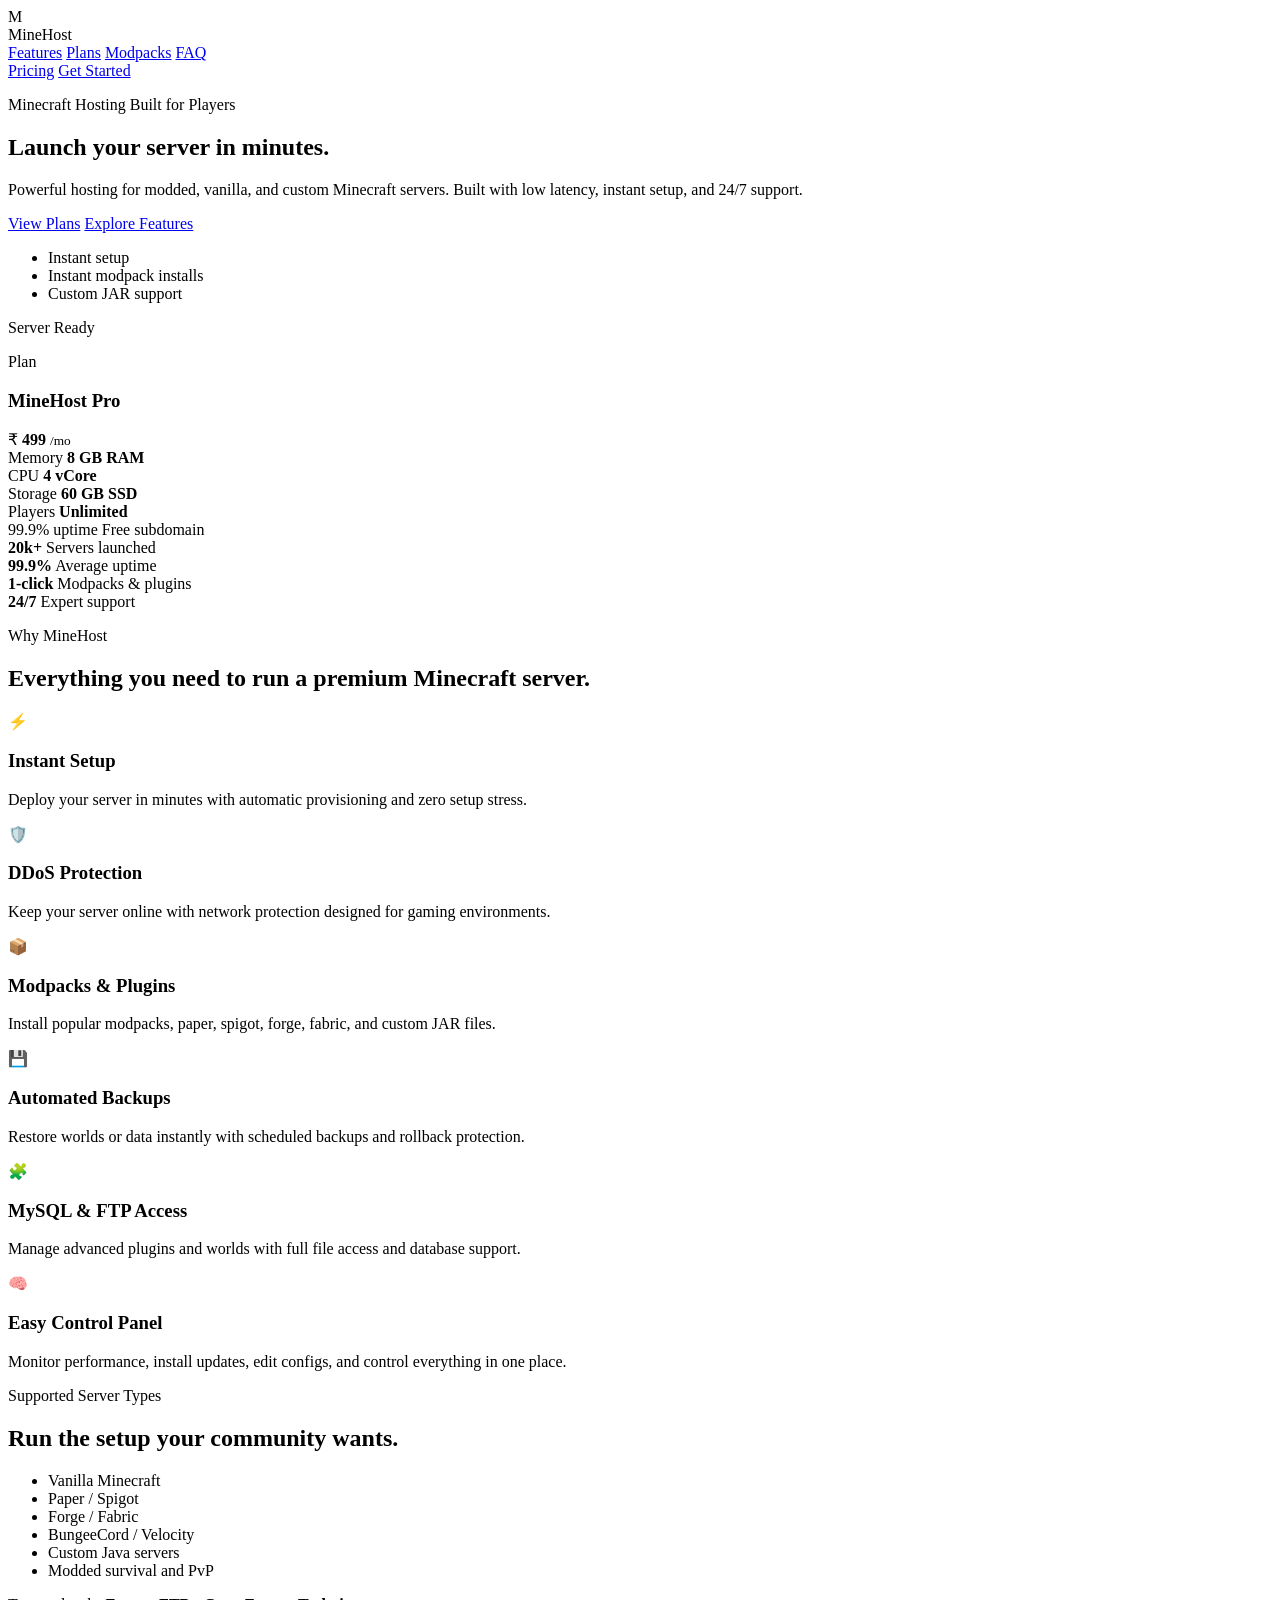
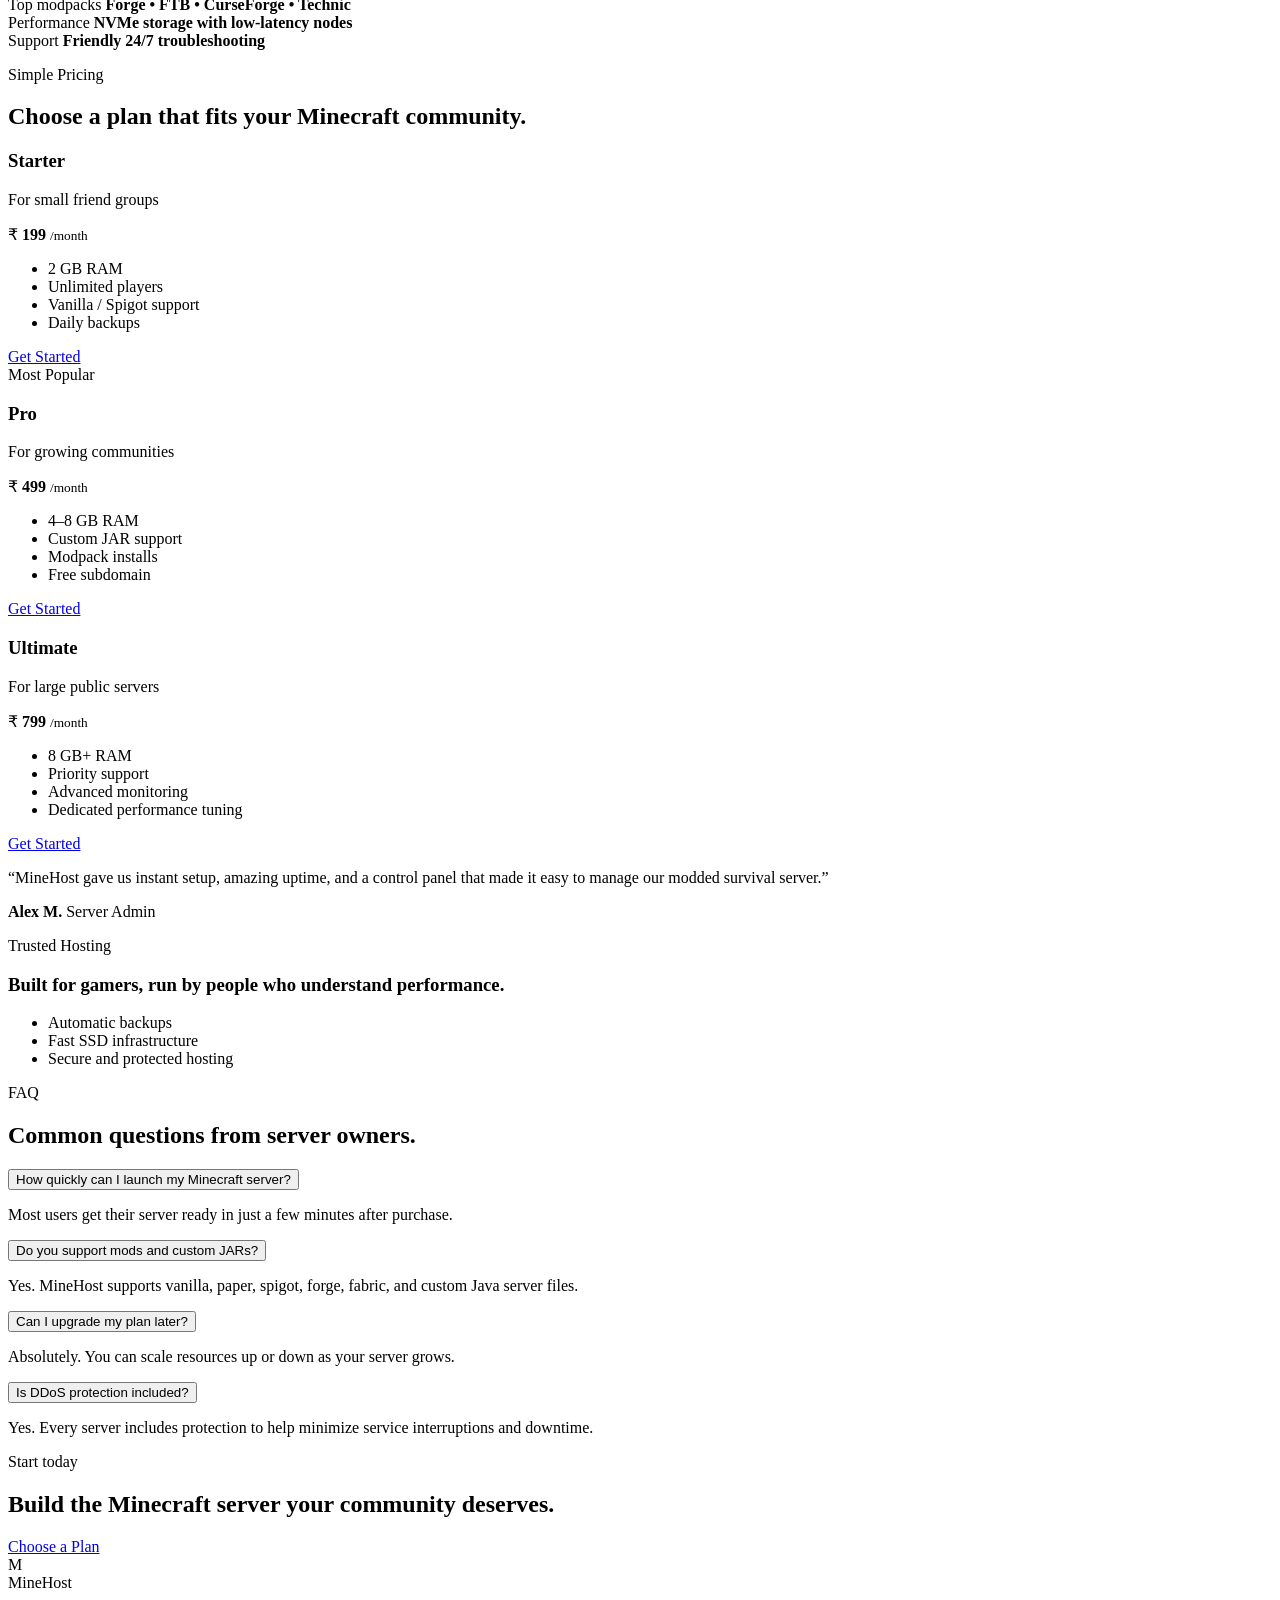
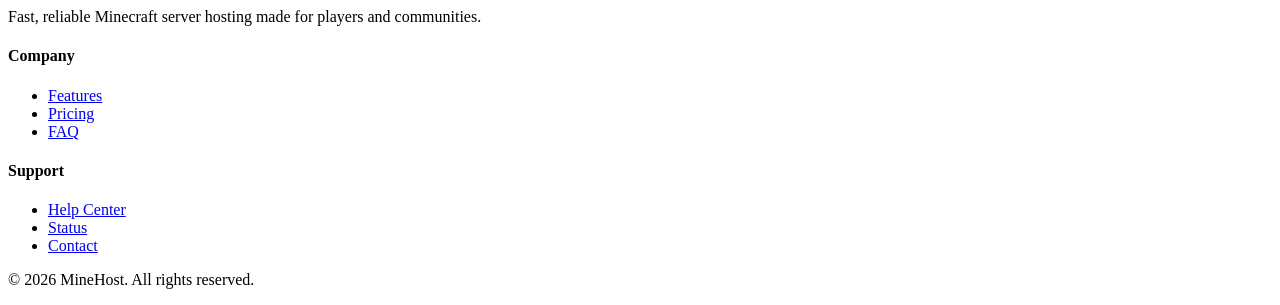
==== index.html @ ded2cc4a "Convert pricing from USD to INR and keep the updated theme" ====
<!DOCTYPE html>
<html lang="en">
  <head>
    <meta charset="UTF-8" />
    <meta name="viewport" content="width=device-width, initial-scale=1.0" />
    <title>MineHost | Minecraft Server Hosting</title>
    <meta
      name="description"
      content="MineHost provides high-performance Minecraft server hosting with instant setup, mods, DDoS protection, and premium support."
    />
    <link rel="preconnect" href="https://fonts.googleapis.com" />
    <link rel="preconnect" href="https://fonts.gstatic.com" crossorigin />
    <link
      href="https://fonts.googleapis.com/css2?family=Inter:wght@400;500;600;700;800;900&display=swap"
      rel="stylesheet"
    />
    <link rel="stylesheet" href="styles.css" />
  </head>
  <body>
    <header class="site-header">
      <div class="container nav">
        <div class="brand" aria-label="MineHost home">
          <div class="brand-mark">M</div>
          <span>MineHost</span>
        </div>

        <nav class="nav-links" aria-label="Main navigation">
          <a href="#features">Features</a>
          <a href="#plans">Plans</a>
          <a href="#modpacks">Modpacks</a>
          <a href="#faq">FAQ</a>
        </nav>

        <div class="nav-actions">
          <a href="#plans" class="btn btn-link">Pricing</a>
          <a href="#cta" class="btn btn-primary">Get Started</a>
        </div>
      </div>
    </header>

    <main>
      <section class="hero">
        <div class="container hero-grid">
          <div class="hero-copy">
            <p class="eyebrow">Minecraft Hosting Built for Players</p>
            <h1>Launch your server in minutes.</h1>
            <p class="lead">
              Powerful hosting for modded, vanilla, and custom Minecraft servers.
              Built with low latency, instant setup, and 24/7 support.
            </p>

            <div class="hero-actions">
              <a href="#plans" class="btn btn-primary">View Plans</a>
              <a href="#features" class="btn btn-secondary">Explore Features</a>
            </div>

            <ul class="hero-promo" aria-label="Seller promises">
              <li>Instant setup</li>
              <li>Instant modpack installs</li>
              <li>Custom JAR support</li>
            </ul>
          </div>

          <div class="hero-panel">
            <div class="server-card">
              <div class="card-topline">
                <span class="status-dot"></span>
                <span>Server Ready</span>
              </div>

              <div class="server-glance">
                <div>
                  <p class="label">Plan</p>
                  <h3>MineHost Pro</h3>
                </div>
                <div class="price-tag">
                  <span class="currency">₹</span>
                  <strong>499</strong>
                  <small>/mo</small>
                </div>
              </div>

              <div class="spec-grid">
                <div>
                  <span>Memory</span>
                  <strong>8 GB RAM</strong>
                </div>
                <div>
                  <span>CPU</span>
                  <strong>4 vCore</strong>
                </div>
                <div>
                  <span>Storage</span>
                  <strong>60 GB SSD</strong>
                </div>
                <div>
                  <span>Players</span>
                  <strong>Unlimited</strong>
                </div>
              </div>

              <div class="card-footer">
                <span class="badge success">99.9% uptime</span>
                <span class="badge neutral">Free subdomain</span>
              </div>
            </div>
          </div>
        </div>
      </section>

      <section class="stats">
        <div class="container stats-grid">
          <div>
            <strong>20k+</strong>
            <span>Servers launched</span>
          </div>
          <div>
            <strong>99.9%</strong>
            <span>Average uptime</span>
          </div>
          <div>
            <strong>1-click</strong>
            <span>Modpacks & plugins</span>
          </div>
          <div>
            <strong>24/7</strong>
            <span>Expert support</span>
          </div>
        </div>
      </section>

      <section id="features" class="section">
        <div class="container">
          <div class="section-heading">
            <p class="eyebrow">Why MineHost</p>
            <h2>Everything you need to run a premium Minecraft server.</h2>
          </div>

          <div class="feature-grid">
            <article class="feature-card">
              <div class="icon">⚡</div>
              <h3>Instant Setup</h3>
              <p>Deploy your server in minutes with automatic provisioning and zero setup stress.</p>
            </article>

            <article class="feature-card">
              <div class="icon">🛡️</div>
              <h3>DDoS Protection</h3>
              <p>Keep your server online with network protection designed for gaming environments.</p>
            </article>

            <article class="feature-card">
              <div class="icon">📦</div>
              <h3>Modpacks & Plugins</h3>
              <p>Install popular modpacks, paper, spigot, forge, fabric, and custom JAR files.</p>
            </article>

            <article class="feature-card">
              <div class="icon">💾</div>
              <h3>Automated Backups</h3>
              <p>Restore worlds or data instantly with scheduled backups and rollback protection.</p>
            </article>

            <article class="feature-card">
              <div class="icon">🧩</div>
              <h3>MySQL & FTP Access</h3>
              <p>Manage advanced plugins and worlds with full file access and database support.</p>
            </article>

            <article class="feature-card">
              <div class="icon">🧠</div>
              <h3>Easy Control Panel</h3>
              <p>Monitor performance, install updates, edit configs, and control everything in one place.</p>
            </article>
          </div>
        </div>
      </section>

      <section id="modpacks" class="section alt">
        <div class="container split-layout">
          <div>
            <p class="eyebrow">Supported Server Types</p>
            <h2>Run the setup your community wants.</h2>
            <ul class="check-list">
              <li>Vanilla Minecraft</li>
              <li>Paper / Spigot</li>
              <li>Forge / Fabric</li>
              <li>BungeeCord / Velocity</li>
              <li>Custom Java servers</li>
              <li>Modded survival and PvP</li>
            </ul>
          </div>

          <div class="card-stack">
            <div class="mini-card">
              <span class="mini-label">Top modpacks</span>
              <strong>Forge • FTB • CurseForge • Technic</strong>
            </div>
            <div class="mini-card">
              <span class="mini-label">Performance</span>
              <strong>NVMe storage with low-latency nodes</strong>
            </div>
            <div class="mini-card">
              <span class="mini-label">Support</span>
              <strong>Friendly 24/7 troubleshooting</strong>
            </div>
          </div>
        </div>
      </section>

      <section id="plans" class="section">
        <div class="container">
          <div class="section-heading">
            <p class="eyebrow">Simple Pricing</p>
            <h2>Choose a plan that fits your Minecraft community.</h2>
          </div>

          <div class="pricing-grid">
            <article class="pricing-card">
              <div class="plan-header">
                <h3>Starter</h3>
                <p>For small friend groups</p>
              </div>
              <div class="plan-price">
                <span class="currency">₹</span>
                <strong>199</strong>
                <small>/month</small>
              </div>
              <ul>
                <li>2 GB RAM</li>
                <li>Unlimited players</li>
                <li>Vanilla / Spigot support</li>
                <li>Daily backups</li>
              </ul>
              <a href="#cta" class="btn btn-secondary full">Get Started</a>
            </article>

            <article class="pricing-card featured">
              <div class="popular-pill">Most Popular</div>
              <div class="plan-header">
                <h3>Pro</h3>
                <p>For growing communities</p>
              </div>
              <div class="plan-price">
                <span class="currency">₹</span>
                <strong>499</strong>
                <small>/month</small>
              </div>
              <ul>
                <li>4–8 GB RAM</li>
                <li>Custom JAR support</li>
                <li>Modpack installs</li>
                <li>Free subdomain</li>
              </ul>
              <a href="#cta" class="btn btn-primary full">Get Started</a>
            </article>

            <article class="pricing-card">
              <div class="plan-header">
                <h3>Ultimate</h3>
                <p>For large public servers</p>
              </div>
              <div class="plan-price">
                <span class="currency">₹</span>
                <strong>799</strong>
                <small>/month</small>
              </div>
              <ul>
                <li>8 GB+ RAM</li>
                <li>Priority support</li>
                <li>Advanced monitoring</li>
                <li>Dedicated performance tuning</li>
              </ul>
              <a href="#cta" class="btn btn-secondary full">Get Started</a>
            </article>
          </div>
        </div>
      </section>

      <section class="section alt">
        <div class="container testimonial-wrap">
          <div class="quote-box">
            <p>
              “MineHost gave us instant setup, amazing uptime, and a control panel that made it easy
              to manage our modded survival server.”
            </p>
            <div class="author">
              <strong>Alex M.</strong>
              <span>Server Admin</span>
            </div>
          </div>

          <div class="guarantee-panel">
            <p class="eyebrow">Trusted Hosting</p>
            <h3>Built for gamers, run by people who understand performance.</h3>
            <ul>
              <li>Automatic backups</li>
              <li>Fast SSD infrastructure</li>
              <li>Secure and protected hosting</li>
            </ul>
          </div>
        </div>
      </section>

      <section id="faq" class="section faq-section">
        <div class="container faq-wrap">
          <div class="section-heading left">
            <p class="eyebrow">FAQ</p>
            <h2>Common questions from server owners.</h2>
          </div>

          <div class="faq-list">
            <div class="faq-item active">
              <button class="faq-question" type="button">
                How quickly can I launch my Minecraft server?
              </button>
              <div class="faq-answer">
                <p>Most users get their server ready in just a few minutes after purchase.</p>
              </div>
            </div>

            <div class="faq-item">
              <button class="faq-question" type="button">
                Do you support mods and custom JARs?
              </button>
              <div class="faq-answer">
                <p>Yes. MineHost supports vanilla, paper, spigot, forge, fabric, and custom Java server files.</p>
              </div>
            </div>

            <div class="faq-item">
              <button class="faq-question" type="button">
                Can I upgrade my plan later?
              </button>
              <div class="faq-answer">
                <p>Absolutely. You can scale resources up or down as your server grows.</p>
              </div>
            </div>

            <div class="faq-item">
              <button class="faq-question" type="button">
                Is DDoS protection included?
              </button>
              <div class="faq-answer">
                <p>Yes. Every server includes protection to help minimize service interruptions and downtime.</p>
              </div>
            </div>
          </div>
        </div>
      </section>

      <section id="cta" class="section cta-section">
        <div class="container cta-box">
          <div>
            <p class="eyebrow">Start today</p>
            <h2>Build the Minecraft server your community deserves.</h2>
          </div>
          <a href="#plans" class="btn btn-primary">Choose a Plan</a>
        </div>
      </section>
    </main>

    <footer class="site-footer">
      <div class="container footer-grid">
        <div>
          <div class="brand footer-brand">
            <div class="brand-mark">M</div>
            <span>MineHost</span>
          </div>
          <p>Fast, reliable Minecraft server hosting made for players and communities.</p>
        </div>

        <div>
          <h4>Company</h4>
          <ul>
            <li><a href="#features">Features</a></li>
            <li><a href="#plans">Pricing</a></li>
            <li><a href="#faq">FAQ</a></li>
          </ul>
        </div>

        <div>
          <h4>Support</h4>
          <ul>
            <li><a href="#">Help Center</a></li>
            <li><a href="#">Status</a></li>
            <li><a href="#">Contact</a></li>
          </ul>
        </div>
      </div>

      <div class="container footer-bottom">
        <p>© <span id="year"></span> MineHost. All rights reserved.</p>
      </div>
    </footer>

    <script src="script.js"></script>
  </body>
</html>
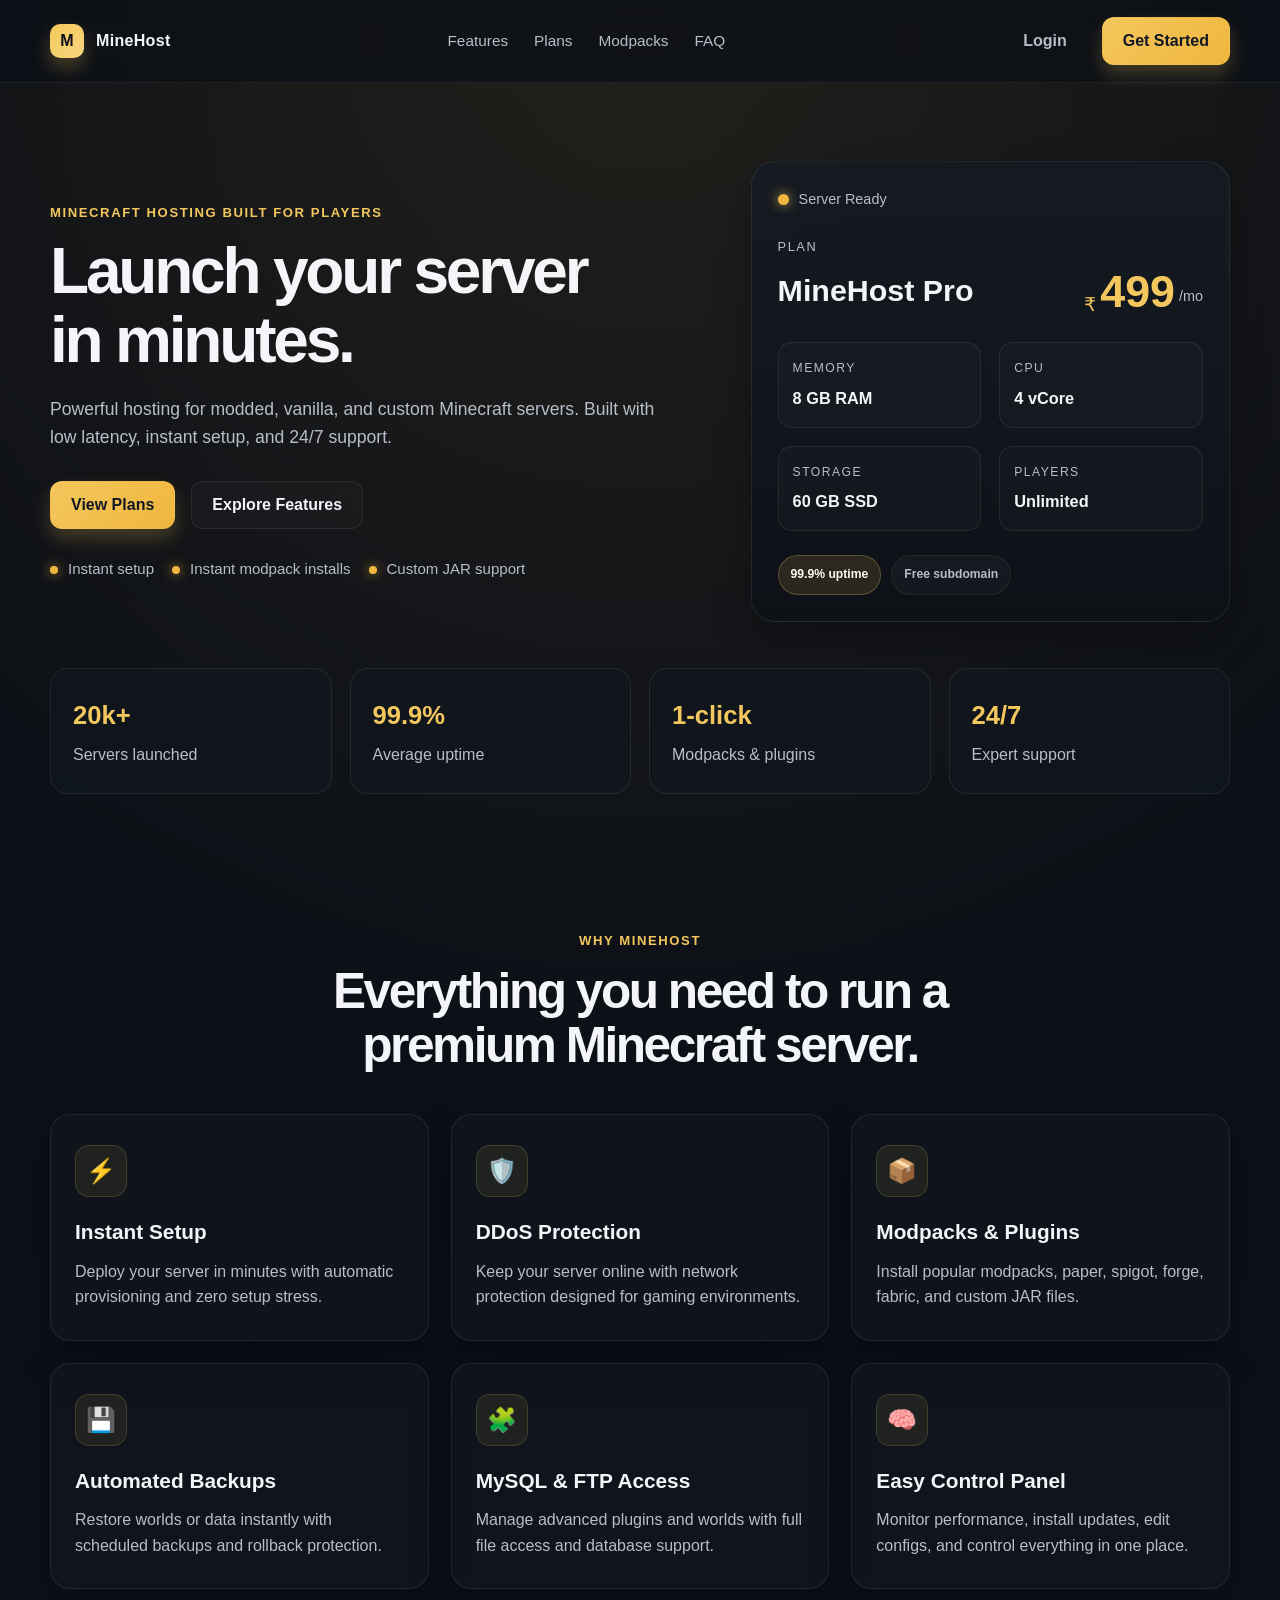
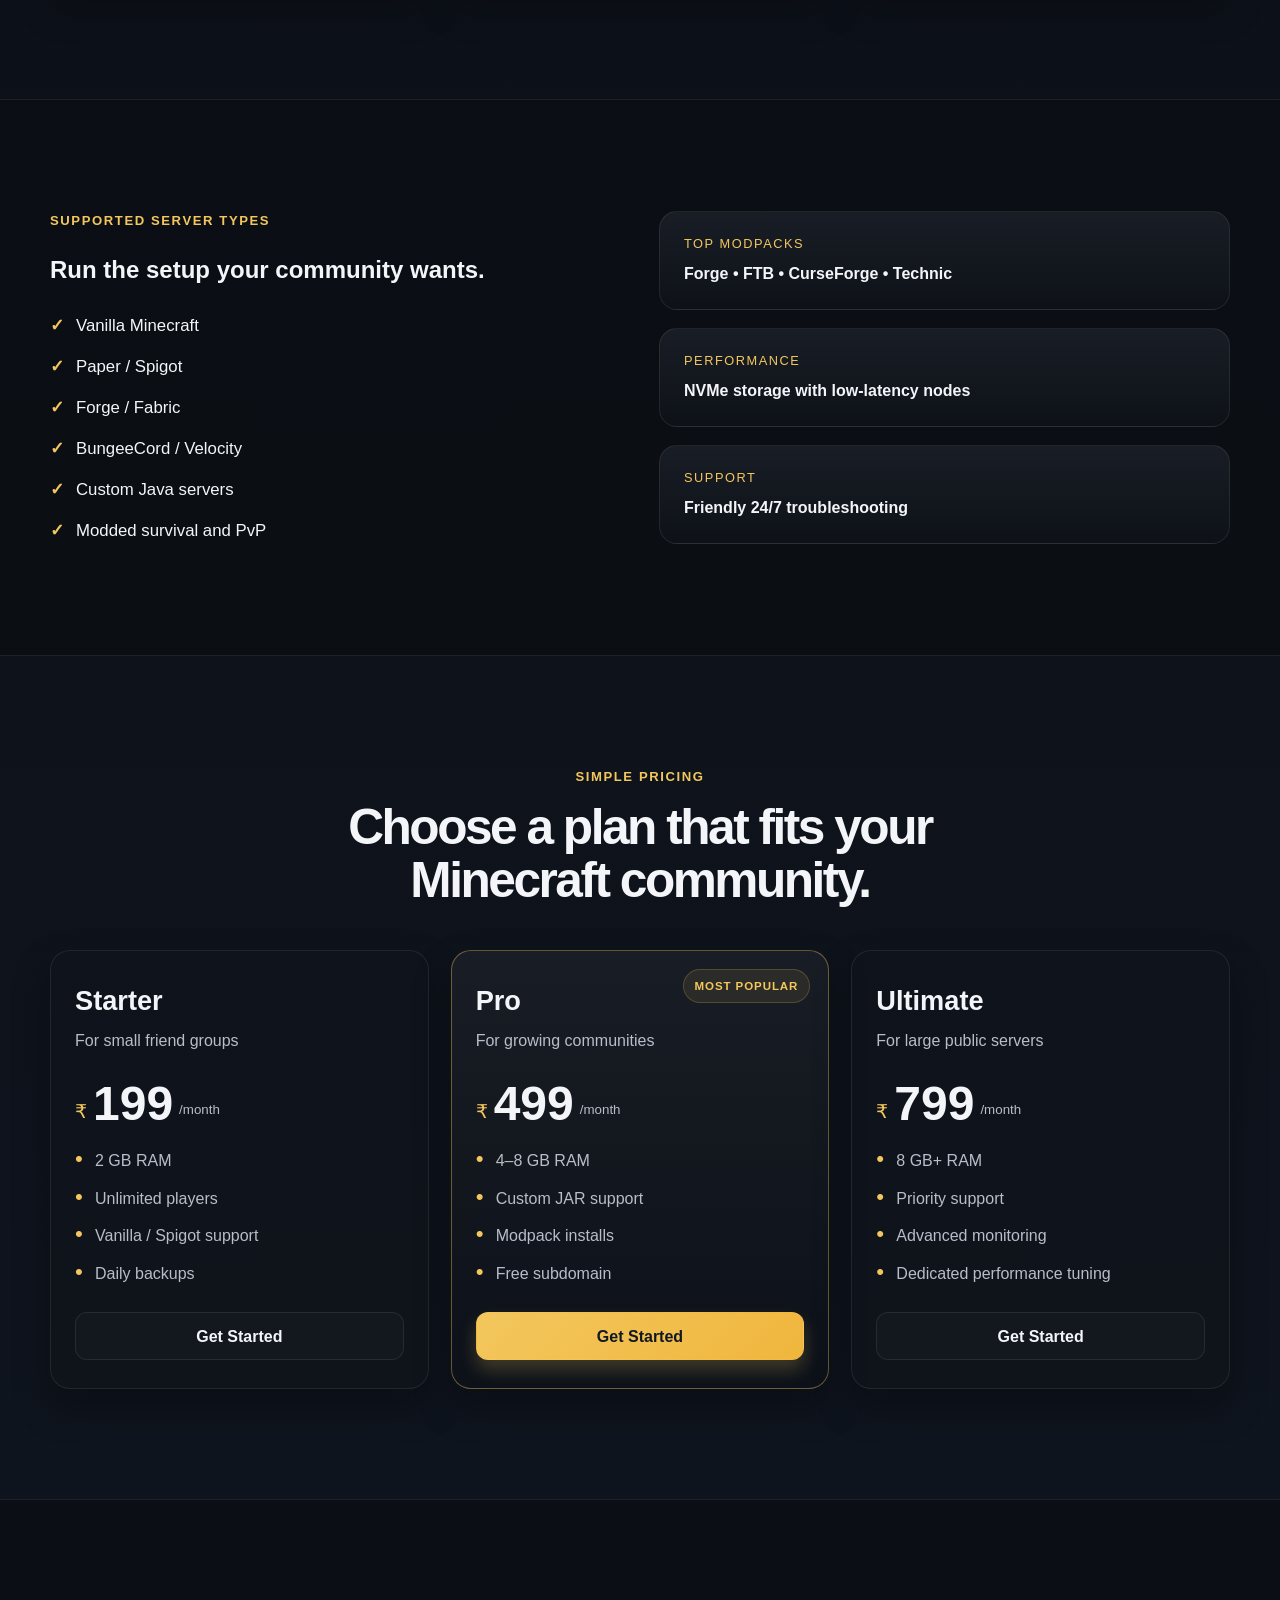
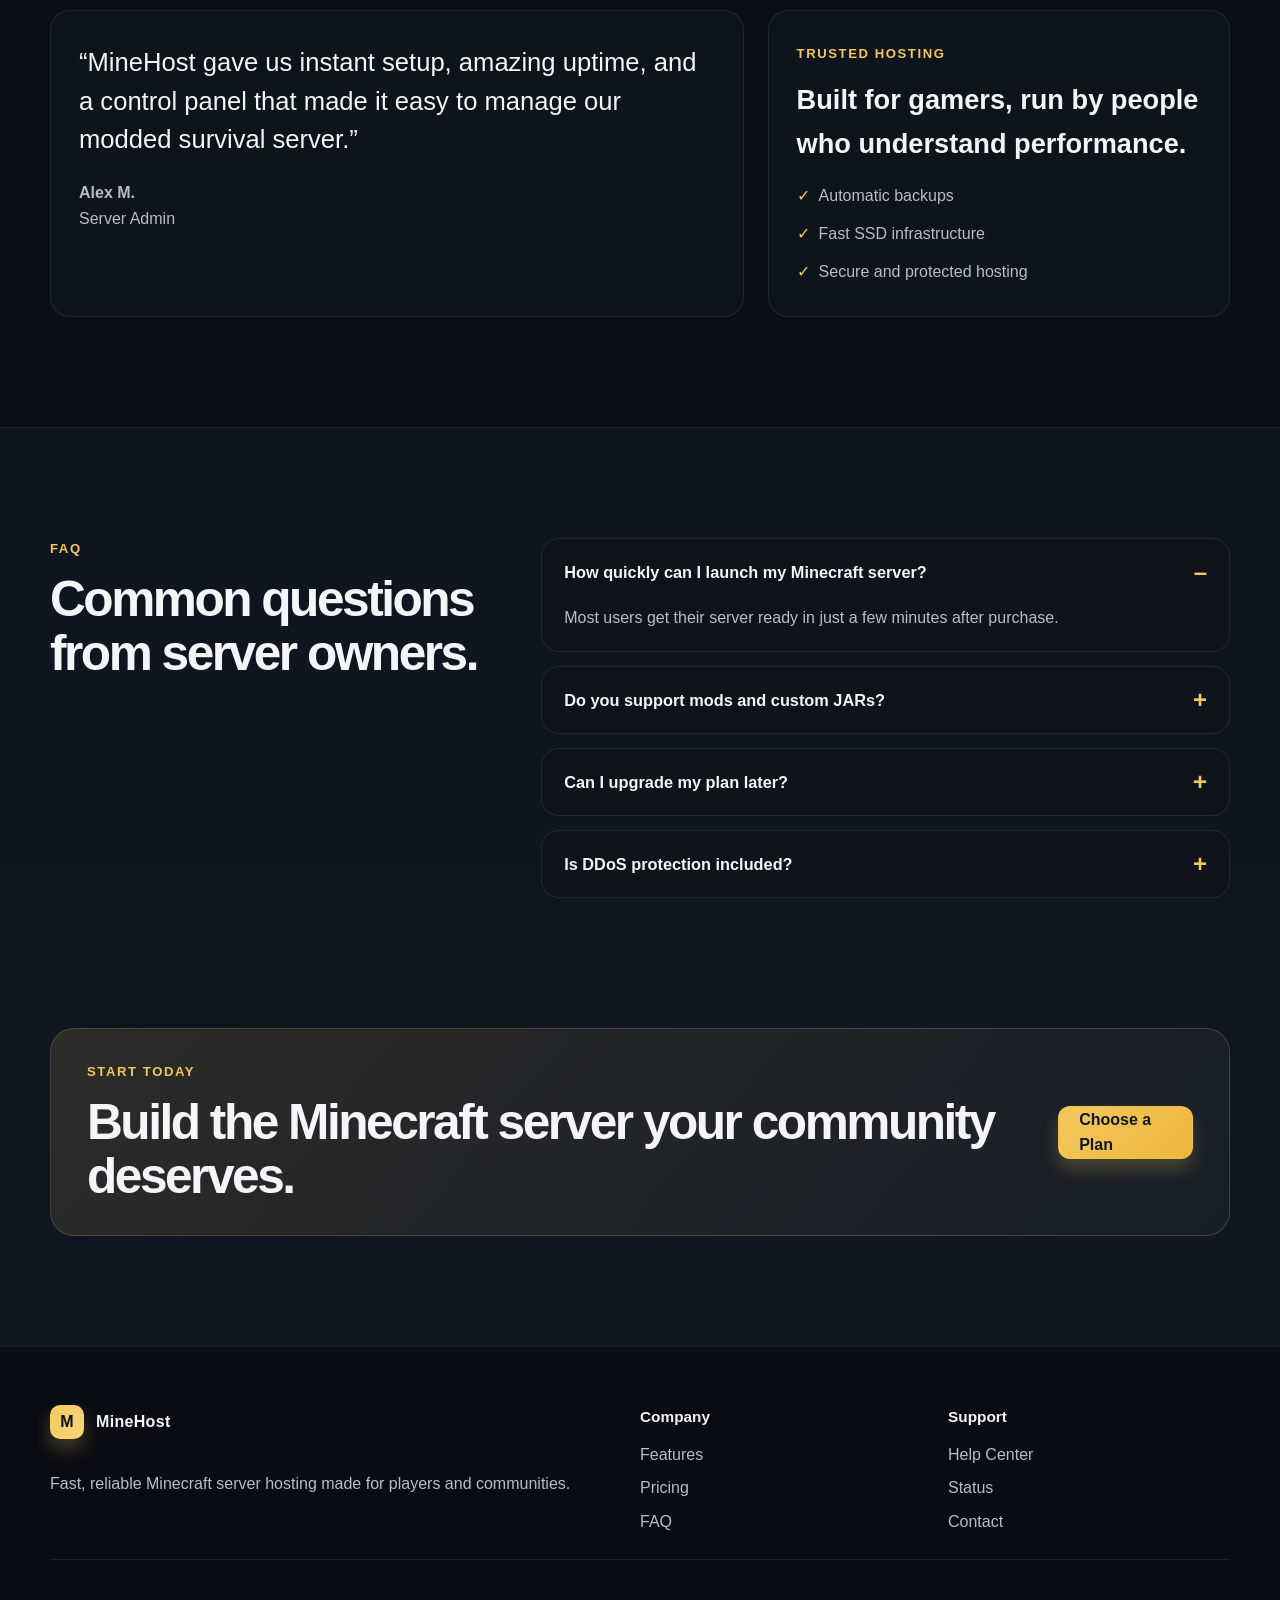
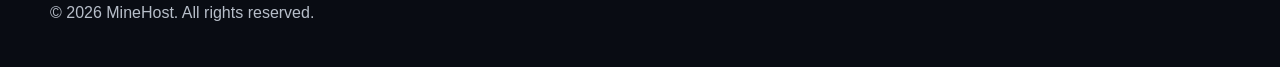
==== commit ba73178b: "Add login and dashboard pages to continue the MineHost SaaS-style prototype." ====
--- a/index.html
+++ b/index.html
@@ -32,7 +32,7 @@
         </nav>
 
         <div class="nav-actions">
-          <a href="#plans" class="btn btn-link">Pricing</a>
+          <a href="login.html" class="btn btn-link">Login</a>
           <a href="#cta" class="btn btn-primary">Get Started</a>
         </div>
       </div>
@@ -232,7 +232,7 @@
                 <li>Vanilla / Spigot support</li>
                 <li>Daily backups</li>
               </ul>
-              <a href="#cta" class="btn btn-secondary full">Get Started</a>
+              <a href="login.html" class="btn btn-secondary full">Get Started</a>
             </article>
 
             <article class="pricing-card featured">
@@ -252,7 +252,7 @@
                 <li>Modpack installs</li>
                 <li>Free subdomain</li>
               </ul>
-              <a href="#cta" class="btn btn-primary full">Get Started</a>
+              <a href="login.html" class="btn btn-primary full">Get Started</a>
             </article>
 
             <article class="pricing-card">
@@ -271,7 +271,7 @@
                 <li>Advanced monitoring</li>
                 <li>Dedicated performance tuning</li>
               </ul>
-              <a href="#cta" class="btn btn-secondary full">Get Started</a>
+              <a href="login.html" class="btn btn-secondary full">Get Started</a>
             </article>
           </div>
         </div>
@@ -355,7 +355,7 @@
             <p class="eyebrow">Start today</p>
             <h2>Build the Minecraft server your community deserves.</h2>
           </div>
-          <a href="#plans" class="btn btn-primary">Choose a Plan</a>
+          <a href="login.html" class="btn btn-primary">Choose a Plan</a>
         </div>
       </section>
     </main>
@@ -382,7 +382,7 @@
         <div>
           <h4>Support</h4>
           <ul>
-            <li><a href="#">Help Center</a></li>
+            <li><a href="login.html">Help Center</a></li>
             <li><a href="#">Status</a></li>
             <li><a href="#">Contact</a></li>
           </ul>
--- a/styles.css
+++ b/styles.css
@@ -0,0 +1,1113 @@
+:root {
+  --bg: #0d1117;
+  --bg-soft: #121922;
+  --panel: #171d27;
+  --panel-strong: #202a37;
+  --text: #f3f5f8;
+  --muted: #b7bec9;
+  --primary: #f3c75d;
+  --primary-strong: #f0b63d;
+  --secondary: #f9d77d;
+  --accent: #f7d26a;
+  --line: rgba(255, 255, 255, 0.08);
+  --shadow: 0 18px 38px rgba(0, 0, 0, 0.28);
+}
+
+* {
+  box-sizing: border-box;
+}
+
+html {
+  scroll-behavior: smooth;
+}
+
+body {
+  margin: 0;
+  font-family: "Inter", sans-serif;
+  background:
+    radial-gradient(circle at top, rgba(243, 199, 93, 0.10), transparent 22%),
+    linear-gradient(180deg, #0a0d14 0%, #111823 100%);
+  color: var(--text);
+  line-height: 1.6;
+}
+
+a {
+  color: inherit;
+  text-decoration: none;
+}
+
+img {
+  max-width: 100%;
+  display: block;
+}
+
+button,
+input,
+textarea,
+select {
+  font: inherit;
+}
+
+.container {
+  width: min(1180px, calc(100% - 32px));
+  margin: 0 auto;
+}
+
+.site-header {
+  position: sticky;
+  top: 0;
+  z-index: 20;
+  background: rgba(13, 17, 23, 0.82);
+  backdrop-filter: blur(12px);
+  border-bottom: 1px solid var(--line);
+}
+
+.nav {
+  display: flex;
+  align-items: center;
+  justify-content: space-between;
+  min-height: 82px;
+  gap: 24px;
+}
+
+.brand {
+  display: inline-flex;
+  align-items: center;
+  gap: 12px;
+  font-weight: 800;
+  letter-spacing: 0.02em;
+}
+
+.brand-mark {
+  width: 34px;
+  height: 34px;
+  border-radius: 10px;
+  display: grid;
+  place-items: center;
+  background: linear-gradient(135deg, var(--primary), var(--secondary));
+  color: #0d1117;
+  box-shadow: 0 10px 18px rgba(243, 199, 93, 0.25);
+}
+
+.nav-links {
+  display: flex;
+  align-items: center;
+  gap: 26px;
+  color: var(--muted);
+  font-size: 0.96rem;
+}
+
+.nav-links a:hover,
+.site-footer a:hover {
+  color: var(--text);
+}
+
+.nav-actions {
+  display: flex;
+  align-items: center;
+  gap: 14px;
+}
+
+.btn {
+  display: inline-flex;
+  align-items: center;
+  justify-content: center;
+  min-height: 48px;
+  padding: 0 20px;
+  border-radius: 12px;
+  font-weight: 700;
+  transition: transform 0.2s ease, box-shadow 0.2s ease, border-color 0.2s ease;
+  border: 1px solid transparent;
+  cursor: pointer;
+}
+
+.btn:hover {
+  transform: translateY(-1px);
+}
+
+.btn-link {
+  color: var(--muted);
+}
+
+.btn-primary {
+  background: linear-gradient(135deg, var(--primary), var(--primary-strong));
+  color: #111825;
+  box-shadow: 0 10px 18px rgba(243, 199, 93, 0.22);
+}
+
+.btn-secondary {
+  color: var(--text);
+  border-color: var(--line);
+  background: rgba(255, 255, 255, 0.02);
+}
+
+.full {
+  width: 100%;
+}
+
+.hero {
+  padding: 78px 0 36px;
+}
+
+.hero-grid {
+  display: grid;
+  grid-template-columns: 1.15fr 0.85fr;
+  gap: 52px;
+  align-items: center;
+}
+
+.eyebrow {
+  margin: 0 0 14px;
+  color: var(--primary);
+  font-size: 0.82rem;
+  letter-spacing: 0.12em;
+  text-transform: uppercase;
+  font-weight: 700;
+}
+
+.hero-copy h1,
+.section-heading h2,
+.cta-box h2 {
+  margin: 0;
+  line-height: 1.08;
+  letter-spacing: -0.05em;
+}
+
+.hero-copy h1 {
+  max-width: 560px;
+  font-size: clamp(2.8rem, 5vw, 5.2rem);
+}
+
+.lead {
+  margin-top: 20px;
+  max-width: 620px;
+  color: var(--muted);
+  font-size: 1.1rem;
+}
+
+.hero-actions {
+  display: flex;
+  flex-wrap: wrap;
+  gap: 16px;
+  margin-top: 30px;
+}
+
+.hero-promo {
+  list-style: none;
+  display: flex;
+  flex-wrap: wrap;
+  gap: 18px;
+  padding: 0;
+  margin: 28px 0 0;
+  color: var(--muted);
+  font-size: 0.94rem;
+}
+
+.hero-promo li {
+  position: relative;
+  padding-left: 18px;
+}
+
+.hero-promo li::before {
+  content: "";
+  position: absolute;
+  top: 9px;
+  left: 0;
+  width: 8px;
+  height: 8px;
+  border-radius: 50%;
+  background: var(--primary-strong);
+  box-shadow: 0 0 12px rgba(240, 182, 61, 0.8);
+}
+
+.hero-panel {
+  display: flex;
+  justify-content: center;
+}
+
+.server-card {
+  width: min(100%, 480px);
+  padding: 26px;
+  border-radius: 24px;
+  border: 1px solid var(--line);
+  background: linear-gradient(180deg, rgba(22, 27, 35, 0.97), rgba(14, 18, 24, 0.97));
+  box-shadow: var(--shadow);
+}
+
+.card-topline {
+  display: flex;
+  align-items: center;
+  gap: 10px;
+  color: var(--muted);
+  font-size: 0.9rem;
+}
+
+.status-dot {
+  width: 11px;
+  height: 11px;
+  background: var(--primary-strong);
+  border-radius: 50%;
+  box-shadow: 0 0 12px rgba(243, 199, 93, 0.8);
+}
+
+.server-glance {
+  display: flex;
+  justify-content: space-between;
+  align-items: end;
+  margin-top: 26px;
+}
+
+.server-glance .label {
+  margin: 0 0 8px;
+  color: var(--muted);
+  font-size: 0.8rem;
+  text-transform: uppercase;
+  letter-spacing: 0.12em;
+}
+
+.server-glance h3 {
+  margin: 0;
+  font-size: 1.9rem;
+}
+
+.price-tag {
+  display: flex;
+  align-items: flex-end;
+  gap: 4px;
+  color: var(--primary);
+}
+
+.price-tag .currency {
+  font-size: 1.2rem;
+  line-height: 1;
+}
+
+.price-tag strong {
+  font-size: 2.8rem;
+  line-height: 1;
+}
+
+.price-tag small {
+  font-size: 0.9rem;
+  color: var(--muted);
+  margin-bottom: 6px;
+}
+
+.spec-grid {
+  display: grid;
+  grid-template-columns: repeat(2, minmax(0, 1fr));
+  gap: 18px;
+  margin-top: 28px;
+}
+
+.spec-grid div {
+  padding: 16px 14px;
+  border-radius: 14px;
+  background: rgba(255, 255, 255, 0.02);
+  border: 1px solid var(--line);
+}
+
+.spec-grid span {
+  display: block;
+  color: var(--muted);
+  font-size: 0.76rem;
+  text-transform: uppercase;
+  letter-spacing: 0.12em;
+}
+
+.spec-grid strong {
+  display: block;
+  margin-top: 6px;
+  font-size: 1.02rem;
+}
+
+.card-footer {
+  display: flex;
+  flex-wrap: wrap;
+  gap: 10px;
+  margin-top: 24px;
+}
+
+.badge {
+  padding: 9px 12px;
+  border-radius: 999px;
+  font-size: 0.76rem;
+  font-weight: 700;
+  border: 1px solid transparent;
+}
+
+.badge.success {
+  color: #fff9ea;
+  background: rgba(243, 199, 93, 0.12);
+  border-color: rgba(243, 199, 93, 0.25);
+}
+
+.badge.neutral {
+  color: var(--muted);
+  background: rgba(255, 255, 255, 0.03);
+  border-color: rgba(255, 255, 255, 0.06);
+}
+
+.stats {
+  padding: 10px 0 26px;
+}
+
+.stats-grid {
+  display: grid;
+  grid-template-columns: repeat(4, minmax(0, 1fr));
+  gap: 18px;
+}
+
+.stats-grid div {
+  padding: 26px 22px;
+  border: 1px solid var(--line);
+  border-radius: 18px;
+  background: rgba(17, 23, 31, 0.7);
+}
+
+.stats-grid strong {
+  display: block;
+  font-size: clamp(1.5rem, 2vw, 2.2rem);
+  margin-bottom: 6px;
+  color: var(--primary);
+}
+
+.stats-grid span {
+  color: var(--muted);
+}
+
+.section {
+  padding: 110px 0;
+}
+
+.section.alt {
+  background: rgba(10, 14, 19, 0.8);
+  border-top: 1px solid var(--line);
+  border-bottom: 1px solid var(--line);
+}
+
+.section-heading {
+  max-width: 760px;
+  margin: 0 auto 42px;
+  text-align: center;
+}
+
+.section-heading.left {
+  margin: 0;
+  text-align: left;
+}
+
+.section-heading h2,
+.cta-box h2 {
+  font-size: clamp(2.2rem, 4vw, 3.1rem);
+}
+
+.feature-grid {
+  display: grid;
+  grid-template-columns: repeat(3, minmax(0, 1fr));
+  gap: 22px;
+}
+
+.feature-card {
+  padding: 30px 24px;
+  border-radius: 20px;
+  background: rgba(17, 22, 30, 0.8);
+  border: 1px solid var(--line);
+  box-shadow: var(--shadow);
+}
+
+.icon {
+  width: 52px;
+  height: 52px;
+  display: grid;
+  place-items: center;
+  border-radius: 14px;
+  font-size: 1.5rem;
+  background: rgba(243, 199, 93, 0.08);
+  border: 1px solid rgba(243, 199, 93, 0.16);
+}
+
+.feature-card h3 {
+  margin: 18px 0 10px;
+  font-size: 1.3rem;
+}
+
+.feature-card p {
+  margin: 0;
+  color: var(--muted);
+}
+
+.split-layout {
+  display: grid;
+  grid-template-columns: 1fr 1fr;
+  gap: 38px;
+  align-items: center;
+}
+
+.check-list {
+  list-style: none;
+  padding: 0;
+  margin: 24px 0 0;
+  display: grid;
+  gap: 14px;
+  color: var(--text);
+}
+
+.check-list li {
+  position: relative;
+  padding-left: 26px;
+  font-size: 1.05rem;
+}
+
+.check-list li::before {
+  content: "✓";
+  position: absolute;
+  left: 0;
+  color: var(--primary);
+  font-weight: bold;
+}
+
+.card-stack {
+  display: grid;
+  gap: 18px;
+}
+
+.mini-card {
+  padding: 22px 24px;
+  border-radius: 18px;
+  background: linear-gradient(180deg, rgba(26, 32, 40, 0.9), rgba(14, 18, 24, 0.9));
+  border: 1px solid var(--line);
+}
+
+.mini-label {
+  display: block;
+  margin-bottom: 7px;
+  color: var(--primary);
+  font-size: 0.8rem;
+  text-transform: uppercase;
+  letter-spacing: 0.12em;
+}
+
+.pricing-grid {
+  display: grid;
+  grid-template-columns: repeat(3, minmax(0, 1fr));
+  gap: 22px;
+}
+
+.pricing-card {
+  position: relative;
+  padding: 28px 24px;
+  border-radius: 20px;
+  border: 1px solid var(--line);
+  background: rgba(16, 20, 28, 0.85);
+  box-shadow: var(--shadow);
+}
+
+.pricing-card.featured {
+  background: linear-gradient(180deg, rgba(25, 30, 38, 0.98), rgba(13, 18, 25, 0.96));
+  border-color: rgba(243, 199, 93, 0.38);
+}
+
+.popular-pill {
+  position: absolute;
+  right: 18px;
+  top: 18px;
+  padding: 7px 11px;
+  border-radius: 999px;
+  background: rgba(243, 199, 93, 0.09);
+  border: 1px solid rgba(243, 199, 93, 0.2);
+  color: var(--primary);
+  font-size: 0.72rem;
+  font-weight: 700;
+  letter-spacing: 0.08em;
+  text-transform: uppercase;
+}
+
+.plan-header h3 {
+  margin: 0 0 6px;
+  font-size: 1.7rem;
+}
+
+.plan-header p {
+  margin: 0;
+  color: var(--muted);
+}
+
+.plan-price {
+  display: flex;
+  align-items: flex-end;
+  gap: 6px;
+  margin: 26px 0 20px;
+}
+
+.plan-price .currency {
+  font-size: 1.2rem;
+  color: var(--primary);
+}
+
+.plan-price strong {
+  font-size: 3rem;
+  line-height: 1;
+}
+
+.plan-price small {
+  margin-bottom: 8px;
+  color: var(--muted);
+}
+
+.pricing-card ul {
+  list-style: none;
+  padding: 0;
+  margin: 0 0 26px;
+  display: grid;
+  gap: 12px;
+  color: var(--muted);
+}
+
+.pricing-card li {
+  position: relative;
+  padding-left: 20px;
+}
+
+.pricing-card li::before {
+  content: "•";
+  position: absolute;
+  left: 0;
+  color: var(--primary);
+  font-size: 1.4rem;
+  line-height: 1;
+}
+
+.testimonial-wrap {
+  display: grid;
+  grid-template-columns: 1.2fr 0.8fr;
+  gap: 24px;
+  align-items: stretch;
+}
+
+.quote-box,
+.guarantee-panel {
+  padding: 32px 28px;
+  border-radius: 20px;
+  border: 1px solid var(--line);
+  background: rgba(16, 22, 30, 0.8);
+}
+
+.quote-box p {
+  margin: 0;
+  font-size: clamp(1.2rem, 2vw, 1.8rem);
+  line-height: 1.5;
+}
+
+.author {
+  margin-top: 22px;
+  display: flex;
+  flex-direction: column;
+  color: var(--muted);
+}
+
+.guarantee-panel h3 {
+  margin: 0 0 18px;
+  font-size: clamp(1.7rem, 2vw, 2.4rem);
+}
+
+.guarantee-panel ul {
+  list-style: none;
+  padding: 0;
+  margin: 0;
+  display: grid;
+  gap: 12px;
+  color: var(--muted);
+}
+
+.guarantee-panel li {
+  position: relative;
+  padding-left: 22px;
+}
+
+.guarantee-panel li::before {
+  content: "✓";
+  position: absolute;
+  left: 0;
+  color: var(--primary);
+}
+
+.faq-wrap {
+  display: grid;
+  grid-template-columns: 0.8fr 1.2fr;
+  gap: 32px;
+  align-items: start;
+}
+
+.faq-list {
+  display: grid;
+  gap: 14px;
+}
+
+.faq-item {
+  border-radius: 18px;
+  border: 1px solid var(--line);
+  background: rgba(15, 21, 28, 0.8);
+  overflow: hidden;
+}
+
+.faq-question {
+  width: 100%;
+  background: transparent;
+  color: var(--text);
+  border: none;
+  text-align: left;
+  padding: 20px 22px;
+  font-size: 1.02rem;
+  font-weight: 600;
+  cursor: pointer;
+  position: relative;
+}
+
+.faq-question::after {
+  content: "+";
+  position: absolute;
+  right: 22px;
+  top: 50%;
+  transform: translateY(-50%);
+  color: var(--primary);
+  font-size: 1.5rem;
+}
+
+.faq-item.active .faq-question::after {
+  content: "–";
+}
+
+.faq-answer {
+  max-height: 0;
+  overflow: hidden;
+  transition: max-height 0.25s ease;
+}
+
+.faq-item.active .faq-answer {
+  max-height: 160px;
+}
+
+.faq-answer p {
+  margin: 0;
+  padding: 0 22px 20px;
+  color: var(--muted);
+}
+
+.cta-section {
+  padding-top: 20px;
+}
+
+.cta-box {
+  display: flex;
+  align-items: center;
+  justify-content: space-between;
+  gap: 24px;
+  padding: 32px 36px;
+  border-radius: 24px;
+  background: linear-gradient(135deg, rgba(243, 199, 93, 0.12), rgba(255, 255, 255, 0.03));
+  border: 1px solid rgba(243, 199, 93, 0.18);
+}
+
+.site-footer {
+  padding: 58px 0 26px;
+  border-top: 1px solid var(--line);
+  background: rgba(8, 12, 18, 0.9);
+}
+
+.footer-grid {
+  display: grid;
+  grid-template-columns: 1.4fr 0.7fr 0.7fr;
+  gap: 26px;
+}
+
+.footer-brand {
+  margin-bottom: 16px;
+}
+
+.site-footer p,
+.site-footer li,
+.site-footer a {
+  color: var(--muted);
+}
+
+.site-footer h4 {
+  margin: 0 0 12px;
+  font-size: 0.96rem;
+  color: var(--text);
+}
+
+.site-footer ul {
+  list-style: none;
+  padding: 0;
+  margin: 0;
+  display: grid;
+  gap: 8px;
+}
+
+.footer-bottom {
+  padding-top: 24px;
+  margin-top: 24px;
+  border-top: 1px solid var(--line);
+}
+
+.auth-page {
+  min-height: 100vh;
+  display: grid;
+  place-items: center;
+  padding: 48px 20px;
+}
+
+.auth-card {
+  width: min(100%, 460px);
+  padding: 36px 28px;
+  border-radius: 24px;
+  background: rgba(17, 22, 30, 0.9);
+  border: 1px solid var(--line);
+  box-shadow: var(--shadow);
+}
+
+.auth-header {
+  display: flex;
+  align-items: center;
+  justify-content: space-between;
+  gap: 12px;
+  margin-bottom: 24px;
+}
+
+.auth-header h2 {
+  margin: 0;
+  font-size: 1.9rem;
+}
+
+.auth-header .tag {
+  font-size: 0.72rem;
+  letter-spacing: 0.12em;
+  text-transform: uppercase;
+  color: var(--primary);
+}
+
+.form-group {
+  display: grid;
+  gap: 8px;
+  margin-bottom: 18px;
+}
+
+.form-group label {
+  color: var(--muted);
+  font-weight: 600;
+}
+
+.form-group input {
+  width: 100%;
+  min-height: 50px;
+  border-radius: 12px;
+  border: 1px solid var(--line);
+  background: rgba(0, 0, 0, 0.15);
+  color: var(--text);
+  padding: 0 14px;
+}
+
+.auth-extra {
+  display: flex;
+  align-items: center;
+  justify-content: space-between;
+  gap: 12px;
+  margin-bottom: 18px;
+  color: var(--muted);
+  font-size: 0.9rem;
+}
+
+.check-inline {
+  display: inline-flex;
+  align-items: center;
+  gap: 8px;
+}
+
+.check-inline input {
+  accent-color: var(--primary);
+}
+
+.auth-links {
+  display: flex;
+  justify-content: center;
+  gap: 10px;
+  flex-wrap: wrap;
+  margin-top: 20px;
+  color: var(--muted);
+  font-size: 0.9rem;
+}
+
+.dashboard-shell {
+  display: grid;
+  grid-template-columns: 260px 1fr;
+  min-height: 100vh;
+}
+
+.sidebar {
+  background: rgba(15, 19, 25, 0.96);
+  border-right: 1px solid var(--line);
+  padding: 26px 18px;
+}
+
+.sidebar .brand {
+  justify-content: center;
+  margin-bottom: 24px;
+}
+
+.side-menu {
+  display: grid;
+  gap: 10px;
+  margin-top: 18px;
+}
+
+.side-menu a {
+  display: block;
+  padding: 12px 14px;
+  border-radius: 12px;
+  color: var(--muted);
+  border: 1px solid transparent;
+}
+
+.side-menu a.active,
+.side-menu a:hover {
+  background: rgba(243, 199, 93, 0.08);
+  color: var(--text);
+  border-color: rgba(243, 199, 93, 0.14);
+}
+
+.dashboard-main {
+  padding: 30px 24px 40px;
+}
+
+.topbar {
+  display: flex;
+  align-items: center;
+  justify-content: space-between;
+  gap: 16px;
+  margin-bottom: 28px;
+}
+
+.topbar h1 {
+  margin: 0;
+  font-size: clamp(2rem, 3vw, 2.8rem);
+}
+
+.topbar-actions {
+  display: flex;
+  align-items: center;
+  gap: 12px;
+}
+
+.user-pill {
+  padding: 10px 14px;
+  border-radius: 999px;
+  border: 1px solid var(--line);
+  background: rgba(255, 255, 255, 0.02);
+  color: var(--muted);
+}
+
+.stats-row {
+  display: grid;
+  grid-template-columns: repeat(4, minmax(0, 1fr));
+  gap: 18px;
+  margin-bottom: 24px;
+}
+
+.stat-box {
+  padding: 22px 20px;
+  border-radius: 18px;
+  border: 1px solid var(--line);
+  background: rgba(17, 22, 30, 0.8);
+}
+
+.stat-box .label {
+  display: block;
+  color: var(--muted);
+  font-size: 0.8rem;
+  text-transform: uppercase;
+  letter-spacing: 0.12em;
+}
+
+.stat-box strong {
+  display: block;
+  margin-top: 8px;
+  font-size: clamp(1.5rem, 2vw, 2.4rem);
+}
+
+.content-grid {
+  display: grid;
+  grid-template-columns: 1.3fr 0.7fr;
+  gap: 22px;
+}
+
+.panel {
+  background: rgba(17, 22, 30, 0.8);
+  border-radius: 20px;
+  border: 1px solid var(--line);
+  padding: 22px;
+}
+
+.panel-header {
+  display: flex;
+  align-items: center;
+  justify-content: space-between;
+  margin-bottom: 18px;
+}
+
+.panel-header h3 {
+  margin: 0;
+  font-size: 1.22rem;
+}
+
+.server-list {
+  display: grid;
+  gap: 14px;
+}
+
+.server-item {
+  display: grid;
+  grid-template-columns: 1fr auto auto;
+  align-items: center;
+  gap: 14px;
+  padding: 14px 16px;
+  border-radius: 14px;
+  background: rgba(255, 255, 255, 0.02);
+  border: 1px solid var(--line);
+}
+
+.server-item strong {
+  display: block;
+}
+
+.server-meta {
+  color: var(--muted);
+  font-size: 0.85rem;
+}
+
+.status-badge {
+  display: inline-flex;
+  align-items: center;
+  justify-content: center;
+  min-width: 90px;
+  min-height: 32px;
+  border-radius: 999px;
+  font-size: 0.8rem;
+  font-weight: 700;
+  background: rgba(243, 199, 93, 0.12);
+  color: var(--primary);
+  border: 1px solid rgba(243, 199, 93, 0.18);
+}
+
+.mini-btn {
+  min-height: 38px;
+  padding: 0 12px;
+  border-radius: 10px;
+  background: transparent;
+  color: var(--text);
+  border: 1px solid var(--line);
+  cursor: pointer;
+}
+
+.activity-list {
+  display: grid;
+  gap: 12px;
+}
+
+.activity-item {
+  padding: 12px 0;
+  border-bottom: 1px solid var(--line);
+}
+
+.activity-item:last-child {
+  border-bottom: none;
+}
+
+.activity-item strong {
+  display: block;
+}
+
+.activity-item span {
+  color: var(--muted);
+  font-size: 0.86rem;
+}
+
+@media (max-width: 980px) {
+  .hero-grid,
+  .split-layout,
+  .testimonial-wrap,
+  .faq-wrap,
+  .footer-grid,
+  .pricing-grid,
+  .feature-grid,
+  .content-grid {
+    grid-template-columns: 1fr 1fr;
+  }
+
+  .hero-grid,
+  .split-layout,
+  .testimonial-wrap,
+  .faq-wrap,
+  .footer-grid,
+  .content-grid {
+    grid-template-columns: 1fr;
+  }
+
+  .stats-grid,
+  .stats-row {
+    grid-template-columns: repeat(2, minmax(0, 1fr));
+  }
+
+  .pricing-grid,
+  .feature-grid {
+    grid-template-columns: 1fr;
+  }
+
+  .dashboard-shell {
+    grid-template-columns: 1fr;
+  }
+
+  .sidebar {
+    border-right: none;
+    border-bottom: 1px solid var(--line);
+  }
+}
+
+@media (max-width: 720px) {
+  .nav {
+    flex-wrap: wrap;
+    justify-content: center;
+    padding: 16px 0;
+  }
+
+  .nav-links {
+    order: 3;
+    width: 100%;
+    justify-content: center;
+    flex-wrap: wrap;
+  }
+
+  .nav-actions {
+    width: 100%;
+    justify-content: center;
+  }
+
+  .hero {
+    padding-top: 48px;
+  }
+
+  .hero-copy h1 {
+    font-size: 2.6rem;
+  }
+
+  .stats-grid,
+  .stats-row {
+    grid-template-columns: 1fr;
+  }
+
+  .cta-box,
+  .topbar {
+    flex-direction: column;
+    align-items: flex-start;
+  }
+}
